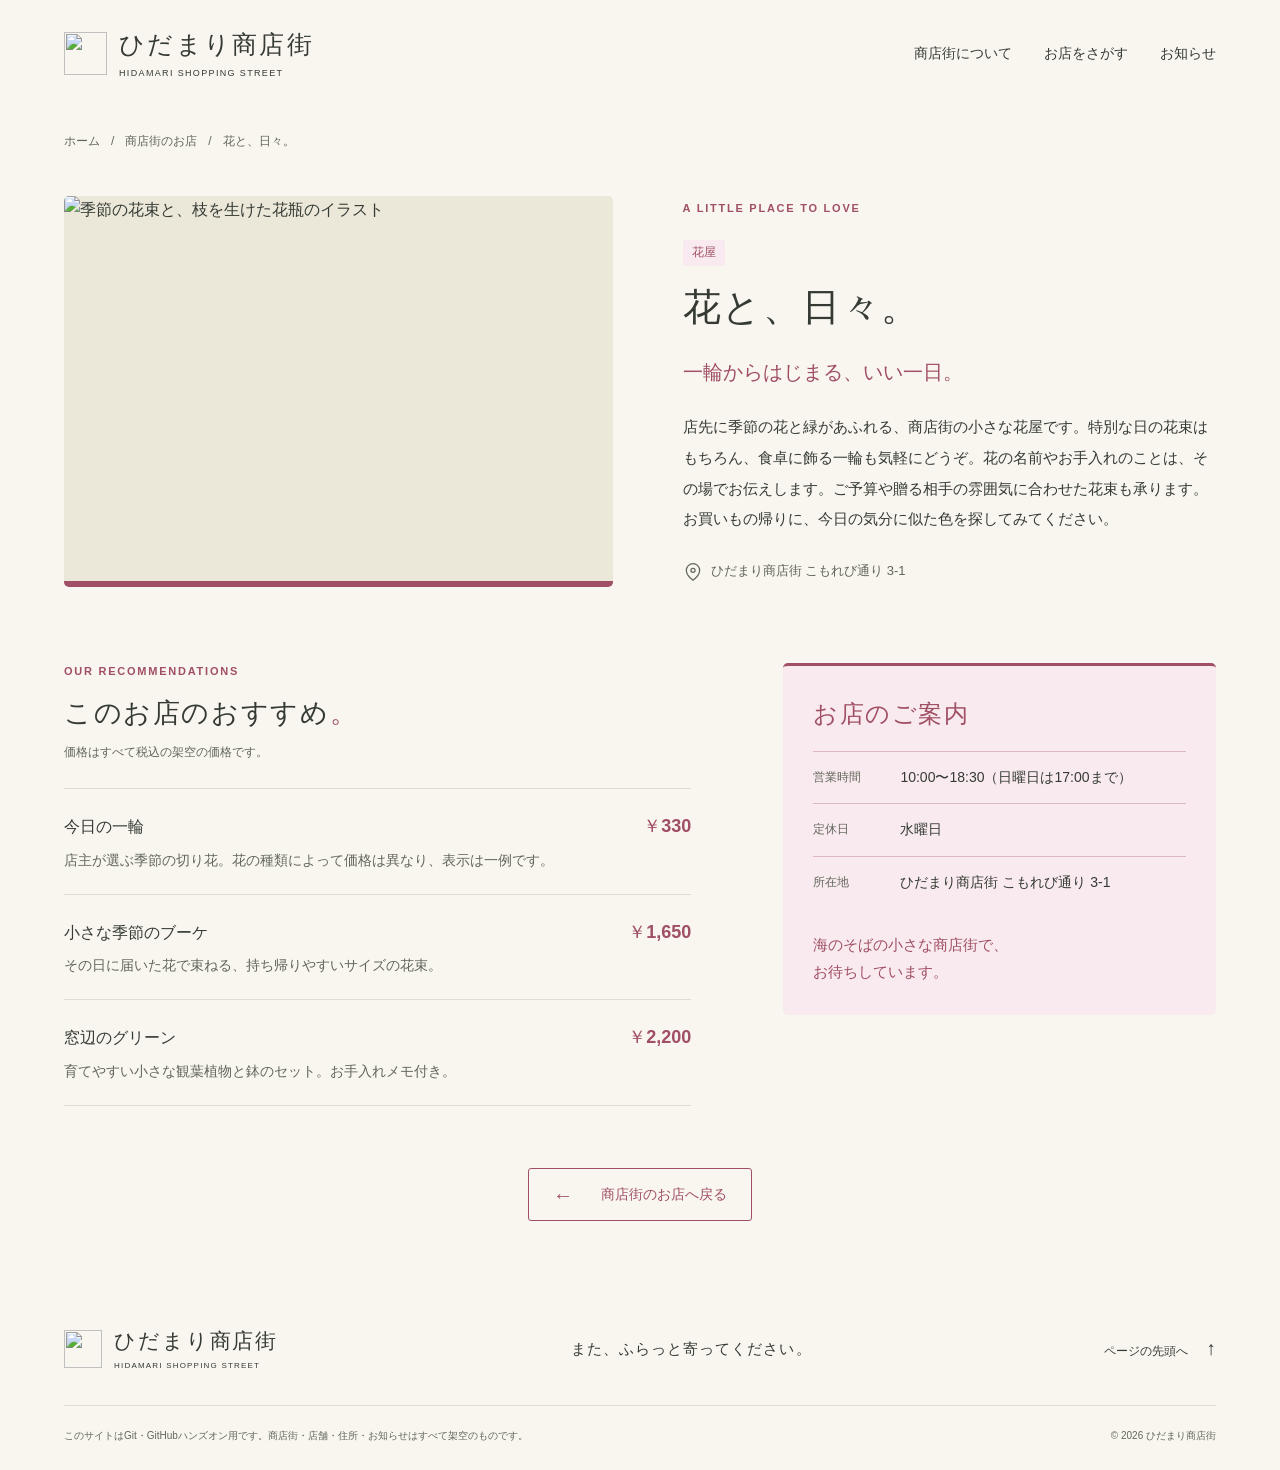
==== shops/hanato.html @ afbaf357 "各店舗にイメージカラーを追加" ====
<!doctype html>
<html lang="ja">
  <head>
    <meta charset="UTF-8" />
    <meta name="viewport" content="width=device-width, initial-scale=1.0" />
    <meta name="theme-color" content="#f7f4eb" />
    <meta name="description" content="店先に季節の花と緑があふれる、商店街の小さな花屋です。特別な日の花束はもちろん、食卓に飾る一輪も気軽にどうぞ。花の名前やお手入れのことは、その場でお伝えします。ご予算や贈る相手の雰囲気に合わせた花束も承ります。お買いもの帰りに、今日の気分に似た色を探してみてください。" />
    <title>花と、日々。｜ひだまり商店街</title>
    <link rel="icon" type="image/svg+xml" href="../favicon.svg" />
    <link rel="stylesheet" href="../src/styles.css" />
  </head>
  <body>
    <a class="skip-link" href="#main">本文へスキップ</a>
    <header class="site-header">
      <a class="brand" href="../index.html" aria-label="ひだまり商店街 トップページ">
        <img src="../favicon.svg" width="43" height="43" alt="" />
        <span>ひだまり商店街<small>HIDAMARI SHOPPING STREET</small></span>
      </a>
      <nav aria-label="メインナビゲーション">
        <a href="../index.html#about">商店街について</a>
        <a href="../index.html#shops">お店をさがす</a>
        <a href="../index.html#news">お知らせ</a>
      </nav>
    </header>

    <main id="main" class="detail-main section-container" data-shop="hanato">
      <nav class="breadcrumbs" aria-label="パンくずリスト">
        <a href="../index.html">ホーム</a>
        <span aria-hidden="true">/</span>
        <a href="../index.html#shops">商店街のお店</a>
        <span aria-hidden="true">/</span>
        <span aria-current="page">花と、日々。</span>
      </nav>
      <article>
        <div class="detail-hero">
          <div class="detail-image">
            <img src="../images/shops/hanato.svg" alt="季節の花束と、枝を生けた花瓶のイラスト" width="800" height="560" />
          </div>
          <div class="detail-intro">
            <p class="section-kicker">A LITTLE PLACE TO LOVE</p>
            <span class="category-label">花屋</span>
            <h1>花と、日々。</h1>
            <p class="detail-tagline">一輪からはじまる、いい一日。</p>
            <p class="detail-description">店先に季節の花と緑があふれる、商店街の小さな花屋です。特別な日の花束はもちろん、食卓に飾る一輪も気軽にどうぞ。花の名前やお手入れのことは、その場でお伝えします。ご予算や贈る相手の雰囲気に合わせた花束も承ります。お買いもの帰りに、今日の気分に似た色を探してみてください。</p>
            <p class="detail-location">
              <svg width="20" height="20" viewBox="0 0 24 24" fill="none" stroke="currentColor" stroke-width="1.5" aria-hidden="true">
                <path d="M20 10c0 6-8 12-8 12S4 16 4 10a8 8 0 1 1 16 0Z" />
                <circle cx="12" cy="10" r="2.5" />
              </svg>
              <span>ひだまり商店街 こもれび通り 3-1</span>
            </p>
          </div>
        </div>
        <div class="detail-columns">
          <section class="products-section" aria-labelledby="products-heading">
            <p class="section-kicker">OUR RECOMMENDATIONS</p>
            <h2 id="products-heading">このお店のおすすめ<span class="heading-dot" aria-hidden="true">。</span></h2>
            <p class="price-note">価格はすべて税込の架空の価格です。</p>
            <ul class="products-list">
              <li>
                <div class="product-heading">
                  <h3>今日の一輪</h3>
                  <span class="product-price">￥330</span>
                </div>
                <p>店主が選ぶ季節の切り花。花の種類によって価格は異なり、表示は一例です。</p>
              </li>
              <li>
                <div class="product-heading">
                  <h3>小さな季節のブーケ</h3>
                  <span class="product-price">￥1,650</span>
                </div>
                <p>その日に届いた花で束ねる、持ち帰りやすいサイズの花束。</p>
              </li>
              <li>
                <div class="product-heading">
                  <h3>窓辺のグリーン</h3>
                  <span class="product-price">￥2,200</span>
                </div>
                <p>育てやすい小さな観葉植物と鉢のセット。お手入れメモ付き。</p>
              </li>
            </ul>
          </section>
          <section class="shop-info" aria-labelledby="info-heading">
            <h2 id="info-heading">お店のご案内</h2>
            <dl>
              <div>
                <dt>営業時間</dt>
                <dd>10:00〜18:30（日曜日は17:00まで）</dd>
              </div>
              <div>
                <dt>定休日</dt>
                <dd>水曜日</dd>
              </div>
              <div>
                <dt>所在地</dt>
                <dd>ひだまり商店街 こもれび通り 3-1</dd>
              </div>
            </dl>
            <p>海のそばの小さな商店街で、<br />お待ちしています。</p>
          </section>
        </div>
      </article>
      <div class="detail-back">
        <a class="button button-outline" href="../index.html#shops">
          <span aria-hidden="true">←</span> 商店街のお店へ戻る
        </a>
      </div>
    </main>

    <footer class="site-footer">
      <div class="footer-top">
        <a class="brand" href="../index.html">
          <img src="../favicon.svg" width="38" height="38" alt="" />
          <span>ひだまり商店街<small>HIDAMARI SHOPPING STREET</small></span>
        </a>
        <p>また、ふらっと寄ってください。</p>
        <a class="back-top" href="#main">ページの先頭へ <span aria-hidden="true">↑</span></a>
      </div>
      <div class="footer-bottom">
        <p>このサイトはGit・GitHubハンズオン用です。商店街・店舗・住所・お知らせはすべて架空のものです。</p>
        <span>© 2026 ひだまり商店街</span>
      </div>
    </footer>
  </body>
</html>
---- src/styles.css ----
/* 色・余白・文字を変えるときは、まずここから。全ページ共通のスタイルです。 */
:root {
  --paper: #f8f6ee;
  --white: #fffefa;
  --ink: #353b34;
  --muted: #62665c;
  --red: #ab452e;
  --orange: #e8a352;
  --line: #dcded1;
  /* 店舗色を指定しない場合は、商店街のテラコッタ色を使います。 */
  --shop-color: #ab452e;
  --shop-tint: #f5eadd;
  --shop-line: #dfc4b4;
  --serif: "Hiragino Mincho ProN", "Yu Mincho", "YuMincho", serif;
  --sans: "Hiragino Kaku Gothic ProN", "Yu Gothic", "Meiryo", sans-serif;
  color: var(--ink);
  background: var(--paper);
  font-family: var(--sans);
  font-synthesis: none;
  line-height: 1.8;
  font-weight: 400;
  scroll-behavior: smooth;
  scroll-padding-top: 24px;
}
/* 一覧の article と詳細の main に同じ data-shop を付けると、色がそろいます。 */
[data-shop="kurashi-zakka"] {
  /* つむぎ：暮らしの道具を思わせる真鍮色 */
  --shop-color: #766333;
  --shop-tint: #f4f0e3;
  --shop-line: #d6c9a5;
}
[data-shop="shiokaze-bakery"] {
  /* しおかぜベーカリー：香ばしいパンの焼き色 */
  --shop-color: #985529;
  --shop-tint: #f8eee1;
  --shop-line: #dfbfa0;
}
[data-shop="minato-shokudo"] {
  /* みなと食堂：海辺ののれんを思わせる青緑 */
  --shop-color: #376b79;
  --shop-tint: #e8f0f1;
  --shop-line: #b3cdd0;
}
[data-shop="hanato"] {
  /* 花と、日々。：花びらのようなくすみローズ */
  --shop-color: #a04f64;
  --shop-tint: #f8eaee;
  --shop-line: #ddb8c3;
}
[data-shop="komorebi-kissa"] {
  /* 喫茶こもれび：木陰と緑のカップを思わせる深緑 */
  --shop-color: #3f6650;
  --shop-tint: #eaf0e6;
  --shop-line: #b8cab4;
}
[data-shop="nami-books"] {
  /* 波まち書房：静かな読書時間に似合うブルーグレー */
  --shop-color: #506581;
  --shop-tint: #ebeef4;
  --shop-line: #becadc;
}
* {
  box-sizing: border-box;
}
body {
  margin: 0;
}
button,
input {
  font: inherit;
}
button,
a,
input,
summary {
  -webkit-tap-highlight-color: transparent;
}
button {
  cursor: pointer;
}
a {
  color: inherit;
  text-decoration: none;
}
img {
  display: block;
  max-width: 100%;
}
svg {
  flex-shrink: 0;
}
h1,
h2,
h3,
p {
  margin: 0;
}
button {
  color: inherit;
}
[hidden] {
  display: none !important;
}
:focus-visible {
  outline: 3px solid #256375;
  outline-offset: 5px;
}
.skip-link {
  position: fixed;
  left: 16px;
  top: -100px;
  z-index: 10;
  padding: 10px 20px;
  background: var(--ink);
  color: white;
}
.skip-link:focus {
  top: 12px;
}
.site-header {
  max-width: 1440px;
  padding: 28px 5%;
  margin: auto;
  display: flex;
  align-items: center;
  justify-content: space-between;
  gap: 32px;
}
.brand {
  display: inline-flex;
  gap: 12px;
  align-items: center;
  flex-shrink: 0;
}
.brand > span {
  font-family: var(--serif);
  font-size: 25px;
  font-weight: 700;
  line-height: 1.35;
  letter-spacing: 0.09em;
}
.brand small {
  display: block;
  font-family: var(--sans);
  font-size: 9px;
  font-weight: 500;
  letter-spacing: 0.15em;
  margin-top: 5px;
}
.site-header nav {
  display: flex;
  gap: 32px;
  font-size: 14px;
  font-weight: 600;
}
.site-header nav a {
  padding: 8px 0;
  text-underline-offset: 8px;
}
.site-header nav a:hover {
  color: var(--red);
  text-decoration: underline;
}
.hero {
  display: grid;
  grid-template-columns: 44% 56%;
  max-width: 1440px;
  margin: 8px auto 0;
  min-height: 480px;
}
.hero-copy {
  padding: 38px 24px 45px max(11.4%, 24px);
  position: relative;
  z-index: 1;
}
.eyebrow {
  font-size: 14px;
  letter-spacing: 0.14em;
  font-weight: 600;
  margin-bottom: 21px;
}
.little-sun {
  color: var(--red);
  font-size: 23px;
  margin-right: 8px;
  vertical-align: middle;
}
.hero h1 {
  font-family: var(--serif);
  font-size: clamp(36px, 3.55vw, 51px);
  line-height: 1.7;
  font-weight: 700;
  letter-spacing: 0.08em;
  white-space: nowrap;
}
.hero h1 span {
  color: var(--red);
}
.hero-description {
  margin: 22px 0 26px;
  font-size: 15px;
  line-height: 2.15;
  letter-spacing: 0.035em;
}
.button {
  display: inline-flex;
  align-items: center;
  justify-content: center;
  gap: 28px;
  min-height: 52px;
  padding: 13px 24px;
  border-radius: 3px;
  border: 1px solid transparent;
  font-size: 14px;
  font-weight: 600;
  transition:
    background 0.2s,
    transform 0.2s;
}
.button-primary {
  color: #fffef8;
  background: var(--red);
}
.button-primary:hover {
  background: #8b3422;
  transform: translateY(-2px);
}
.button > span {
  font-size: 20px;
  line-height: 1;
}
.button-outline {
  border-color: #b7b9aa;
  background: transparent;
}
.button-outline:hover {
  background: #eceadf;
}
.hero-footnote {
  color: var(--muted);
  font-size: 12px;
  margin-top: 17px;
  letter-spacing: 0.015em;
}
.hero-art {
  position: relative;
  min-width: 0;
  background: #e8e9d8;
  border-radius: 140px 0 0 6px;
  overflow: hidden;
  margin-top: 2px;
}
.hero-art > img {
  width: 100%;
  height: 100%;
  object-fit: cover;
  object-position: center;
}
.art-note {
  position: absolute;
  right: 28px;
  bottom: 24px;
  background: var(--white);
  padding: 9px 22px;
  font-family: var(--serif);
  font-size: 14px;
  letter-spacing: 0.1em;
  transform: rotate(-5deg);
  box-shadow: 2px 3px 0 #353b3415;
}
.welcome-strip {
  max-width: 1296px;
  width: 90%;
  margin: 0 auto;
  padding: 32px 0;
  display: flex;
  align-items: center;
  gap: 45px;
  border-bottom: 1px solid var(--line);
}
.welcome-title {
  font-family: var(--serif);
  font-size: 22px;
  font-weight: 600;
  letter-spacing: 0.08em;
  flex-shrink: 0;
}
.welcome-strip p {
  font-size: 14px;
  color: var(--muted);
  line-height: 1.95;
}
.welcome-stamp {
  margin-left: auto;
  border: 1px solid #b6beb0;
  color: #62745a;
  border-radius: 50%;
  width: 76px;
  height: 76px;
  display: flex;
  flex-direction: column;
  justify-content: center;
  align-items: center;
  flex-shrink: 0;
  transform: rotate(12deg);
  font-family: var(--serif);
  line-height: 1.7;
  font-size: 12px;
}
.welcome-stamp strong {
  font-size: 14px;
  font-weight: 500;
}
.section-container {
  width: 90%;
  max-width: 1296px;
  margin: 0 auto;
}
.shops-section {
  padding-top: 73px;
  padding-bottom: 85px;
}
.section-top {
  display: flex;
  align-items: flex-end;
  justify-content: space-between;
  gap: 35px;
}
.section-kicker {
  font-size: 11px;
  font-weight: 700;
  letter-spacing: 0.16em;
  color: var(--red);
  line-height: 1.5;
  margin-bottom: 12px;
}
h2 {
  font-family: var(--serif);
  font-size: 31px;
  letter-spacing: 0.06em;
  line-height: 1.65;
}
.heading-dot {
  color: var(--red);
}
.section-description {
  font-size: 14px;
  color: var(--muted);
  margin-top: 8px;
}
.search-form {
  width: 325px;
  flex-shrink: 0;
}
.search-form label {
  display: block;
  font-size: 12px;
  color: var(--muted);
  margin-bottom: 6px;
}
.search-input-wrap {
  display: flex;
  align-items: center;
  background: var(--white);
  border: 1px solid #c5c8bc;
  border-radius: 3px;
  padding-left: 15px;
  color: var(--muted);
}
.search-input-wrap:focus-within {
  outline: 2px solid #256375;
  outline-offset: 3px;
}
.search-input-wrap input {
  padding: 13px 12px;
  font-size: 14px;
  border: 0;
  background: transparent;
  width: 100%;
  min-width: 0;
  color: var(--ink);
  outline: none;
}
.search-input-wrap input::placeholder {
  color: #696c61;
}
.shop-controls {
  display: flex;
  align-items: center;
  justify-content: space-between;
  gap: 16px;
  margin: 30px 0 28px;
}
.category-filters {
  display: flex;
  gap: 9px;
  flex-wrap: wrap;
}
.filter-button {
  background: transparent;
  border: 1px solid #cdd0c3;
  border-radius: 30px;
  min-height: 41px;
  font-size: 13px;
  padding: 7px 20px;
  transition: background 0.18s;
}
.filter-button:hover {
  background: #e8e9df;
}
.filter-button[aria-pressed="true"] {
  color: var(--white);
  background: var(--ink);
  border-color: var(--ink);
}
.result-count {
  font-size: 12px;
  color: var(--muted);
  white-space: nowrap;
}
.shop-grid {
  display: grid;
  grid-template-columns: repeat(3, minmax(0, 1fr));
  gap: 30px 26px;
}
.shop-card {
  min-width: 0;
}
.shop-card-link {
  display: block;
  height: 100%;
  background: var(--white);
  border-radius: 5px;
  overflow: hidden;
  border: 1px solid var(--shop-line);
  transition:
    border-color 0.22s,
    box-shadow 0.22s,
    transform 0.22s;
}
.shop-card-link:hover,
.shop-card-link:focus-visible {
  border-color: var(--shop-color);
  box-shadow: 0 8px 24px #38372c0b;
  transform: translateY(-4px);
}
.shop-card-link:focus-visible {
  outline-color: var(--shop-color);
}
.shop-card-image {
  position: relative;
  overflow: hidden;
  background: #e9e8db;
  border-bottom: 4px solid var(--shop-color);
  aspect-ratio: 1.65;
}
.shop-card-image img {
  width: 100%;
  height: 100%;
  object-fit: cover;
  transition: transform 0.35s;
}
.shop-card-link:hover .shop-card-image img,
.shop-card-link:focus-visible .shop-card-image img {
  transform: scale(1.04);
}
.card-visit {
  position: absolute;
  right: 13px;
  bottom: 13px;
  color: var(--white);
  background: var(--shop-color);
  width: 34px;
  height: 34px;
  border-radius: 50%;
  display: grid;
  place-items: center;
  font-size: 20px;
}
.shop-card-body {
  padding: 22px 24px 20px;
}
.card-meta {
  display: flex;
  align-items: center;
  gap: 10px;
  justify-content: space-between;
}
.category-label {
  display: inline-block;
  color: var(--shop-color);
  font-size: 12px;
  padding: 2px 9px;
  background: var(--shop-tint);
  border-radius: 2px;
  white-space: nowrap;
}
.card-address {
  font-size: 11px;
  color: var(--muted);
  text-align: right;
}
.shop-card h3 {
  color: var(--shop-color);
  font-family: var(--serif);
  font-size: 23px;
  margin-top: 12px;
  letter-spacing: 0.045em;
  overflow-wrap: anywhere;
}
.card-tagline {
  font-size: 13px;
  margin-top: 8px;
  color: #565e51;
  font-weight: 500;
}
.card-description {
  font-size: 13px;
  color: var(--muted);
  margin-top: 10px;
  display: -webkit-box;
  -webkit-line-clamp: 2;
  -webkit-box-orient: vertical;
  overflow: hidden;
}
.card-detail {
  display: flex;
  align-items: center;
  justify-content: space-between;
  margin-top: 18px;
  padding-top: 12px;
  border-top: 1px solid var(--shop-line);
  color: var(--shop-color);
  font-size: 12px;
  font-weight: 500;
}
.card-detail > span {
  color: var(--shop-color);
  font-size: 18px;
}
.empty-state {
  padding: 50px 20px;
  text-align: center;
  border: 1px dashed #c5c8bc;
  background: #fffefa80;
  border-radius: 5px;
}
.empty-icon {
  font-size: 40px;
  color: var(--red);
}
.empty-state h3,
.empty-state h1 {
  font-family: var(--serif);
  font-size: 24px;
}
.empty-state p {
  color: var(--muted);
  margin: 12px 0 22px;
}
.news-section {
  background: #eeeade;
  border-top: 1px solid #e4dfcf;
  border-bottom: 1px solid #e4dfcf;
  padding: 61px 0;
}
.news-layout {
  display: grid;
  grid-template-columns: 29% 1fr;
  gap: 7%;
}
.news-heading > p:not(.section-kicker) {
  color: var(--muted);
  font-size: 13px;
  margin-top: 12px;
}
.news-flower {
  display: inline-block;
  color: var(--red);
  font-size: 69px;
  margin: 14px 0 -20px;
  line-height: 1.3;
}
.news-item {
  border-bottom: 1px solid #cdd0c1;
}
.news-item:first-child {
  border-top: 1px solid #cdd0c1;
}
.news-item summary {
  cursor: pointer;
  position: relative;
  list-style: none;
  padding: 20px 40px 20px 0;
}
.news-item summary::-webkit-details-marker {
  display: none;
}
.news-item summary::after {
  content: "+";
  position: absolute;
  right: 4px;
  top: 50%;
  transform: translateY(-50%);
  color: var(--red);
  font-size: 24px;
  font-weight: 400;
}
.news-item[open] summary::after {
  content: "−";
}
.news-item summary:hover .news-title {
  color: var(--red);
}
.news-meta {
  display: flex;
  align-items: center;
  gap: 16px;
  margin-bottom: 6px;
  font-size: 12px;
}
.news-meta time {
  color: var(--muted);
  letter-spacing: 0.04em;
}
.news-category {
  color: #626d58;
  border: 1px solid #bec6b2;
  padding: 0 9px;
  font-size: 11px;
  border-radius: 2px;
}
.news-title {
  font-size: 15px;
  font-weight: 500;
}
.news-item > p {
  font-size: 14px;
  color: var(--muted);
  padding: 0 38px 20px 0;
}
.site-footer {
  max-width: 1440px;
  padding: 44px 5% 25px;
  margin: auto;
}
.footer-top {
  display: flex;
  justify-content: space-between;
  align-items: center;
  gap: 25px;
}
.footer-top .brand > span {
  font-size: 21px;
}
.footer-top .brand small {
  font-size: 8px;
}
.footer-top > p {
  font-family: var(--serif);
  font-size: 15px;
  letter-spacing: 0.07em;
}
.back-top {
  font-size: 12px;
}
.back-top span {
  margin-left: 15px;
  font-size: 19px;
}
.back-top:hover {
  color: var(--red);
}
.footer-bottom {
  margin-top: 34px;
  padding-top: 21px;
  border-top: 1px solid var(--line);
  display: flex;
  justify-content: space-between;
  gap: 20px;
  font-size: 10px;
  color: var(--muted);
}
.footer-bottom > span {
  white-space: nowrap;
}
/* 店舗詳細。各 shops/*.html に本文を直接書きます。 */
.detail-main {
  padding-top: 24px;
  padding-bottom: 62px;
}
.detail-main .section-kicker,
.detail-main .heading-dot {
  color: var(--shop-color);
}
.breadcrumbs {
  display: flex;
  flex-wrap: wrap;
  gap: 11px;
  color: var(--muted);
  font-size: 12px;
  margin-bottom: 30px;
}
.breadcrumbs a:hover {
  color: var(--shop-color);
  text-decoration: underline;
}
.detail-hero {
  display: grid;
  grid-template-columns: 1.03fr 1fr;
  gap: 6%;
  align-items: center;
}
.detail-image {
  border-radius: 5px;
  overflow: hidden;
  background: #ebe7d9;
  border-bottom: 6px solid var(--shop-color);
}
.detail-image img {
  width: 100%;
  height: auto;
}
.detail-intro {
  padding: 18px 0;
  min-width: 0;
}
.detail-intro .section-kicker {
  margin-bottom: 20px;
}
.detail-intro h1 {
  font-family: var(--serif);
  font-size: clamp(28px, 3vw, 42px);
  line-height: 1.6;
  letter-spacing: 0.04em;
  margin: 11px 0 16px;
  overflow-wrap: anywhere;
}
.detail-tagline {
  color: var(--shop-color);
  font-family: var(--serif);
  font-size: 20px;
  font-weight: 600;
}
.detail-description {
  margin-top: 22px;
  font-size: 15px;
  line-height: 2.05;
  white-space: pre-line;
  overflow-wrap: anywhere;
}
.detail-location {
  display: flex;
  align-items: flex-start;
  gap: 8px;
  margin-top: 24px;
  font-size: 13px;
  color: var(--muted);
}
.detail-location svg {
  margin-top: 3px;
}
.detail-columns {
  display: grid;
  grid-template-columns: 1.45fr 1fr;
  gap: 8%;
  margin: 62px 0;
  align-items: start;
}
.products-section h2 {
  font-size: 27px;
}
.price-note {
  font-size: 12px;
  color: var(--muted);
  margin-top: 6px;
}
.products-list {
  margin: 25px 0 0;
  padding: 0;
  list-style: none;
}
.products-list li {
  padding: 21px 0;
  border-top: 1px solid var(--line);
}
.products-list li:last-child {
  border-bottom: 1px solid var(--line);
}
.product-heading {
  display: flex;
  align-items: baseline;
  gap: 20px;
  justify-content: space-between;
}
.product-heading h3 {
  font-size: 16px;
  font-weight: 600;
  overflow-wrap: anywhere;
}
.product-price {
  color: var(--shop-color);
  font-size: 18px;
  font-weight: 600;
  flex-shrink: 0;
}
.products-list p {
  font-size: 14px;
  color: var(--muted);
  margin-top: 5px;
}
.shop-info {
  padding: 29px 30px;
  background: var(--shop-tint);
  border-top: 3px solid var(--shop-color);
  border-radius: 5px;
}
.shop-info h2 {
  color: var(--shop-color);
  font-size: 24px;
  margin-bottom: 17px;
}
.shop-info dl {
  margin: 0;
}
.shop-info dl > div {
  padding: 13px 0;
  border-top: 1px solid var(--shop-line);
  display: grid;
  grid-template-columns: 75px 1fr;
  gap: 12px;
  font-size: 14px;
}
.shop-info dt {
  color: var(--muted);
  font-size: 12px;
  padding-top: 2px;
}
.shop-info dd {
  margin: 0;
  white-space: pre-line;
  overflow-wrap: anywhere;
}
.shop-info > p {
  margin-top: 24px;
  color: var(--shop-color);
  font-family: var(--serif);
  font-size: 15px;
}
.detail-back {
  text-align: center;
}
.detail-back .button-outline {
  color: var(--shop-color);
  border-color: var(--shop-color);
}
.detail-back .button-outline:hover {
  background: var(--shop-tint);
}
.detail-empty {
  margin-bottom: 35px;
  padding: 75px 20px;
}
@media (min-width: 1600px) {
  .hero-art {
    border-radius: 140px 6px 6px 6px;
  }
}
@media (max-width: 1050px) {
  .site-header nav {
    gap: 20px;
    font-size: 13px;
  }
  .hero {
    min-height: 455px;
  }
  .hero-copy {
    padding-top: 35px;
    padding-bottom: 35px;
  }
  .hero h1 {
    font-size: 38px;
    letter-spacing: 0.03em;
  }
  .hero-art {
    border-top-left-radius: 100px;
  }
  .hero-footnote {
    font-size: 10px;
  }
  .welcome-strip {
    gap: 25px;
  }
  .welcome-title {
    font-size: 19px;
  }
  .welcome-strip p {
    font-size: 12px;
  }
  .shop-grid {
    gap: 24px 18px;
  }
  .shop-card-body {
    padding: 18px;
  }
  .shop-card h3 {
    font-size: 21px;
  }
  .card-address {
    font-size: 10px;
  }
  .filter-button {
    padding: 7px 16px;
  }
  .footer-top > p {
    font-size: 13px;
  }
}
@media (max-width: 760px) {
  .site-header {
    flex-direction: column;
    gap: 17px;
    padding: 20px 5% 15px;
  }
  .brand > span {
    font-size: 23px;
  }
  .brand > img {
    width: 38px;
    height: 38px;
  }
  .site-header nav {
    gap: 28px;
    font-size: 12px;
    width: 100%;
    justify-content: center;
  }
  .hero {
    grid-template-columns: 1fr;
    margin: 0 auto;
  }
  .hero-copy {
    padding: 33px 7% 31px;
  }
  .eyebrow {
    font-size: 12px;
    margin-bottom: 15px;
  }
  .hero h1 {
    font-size: clamp(33px, 8vw, 49px);
    letter-spacing: 0.06em;
    line-height: 1.65;
  }
  .hero-description {
    margin-top: 16px;
    margin-bottom: 20px;
    font-size: 14px;
  }
  .hero-footnote {
    font-size: 11px;
    margin-top: 12px;
  }
  .hero-art {
    border-radius: 65px 0 0 0;
    margin-left: 5%;
    aspect-ratio: 1.7;
  }
  .hero-art > img {
    object-fit: cover;
  }
  .art-note {
    font-size: 11px;
    padding: 7px 15px;
    right: 16px;
    bottom: 14px;
  }
  .welcome-strip {
    padding: 25px 0;
    display: block;
    position: relative;
  }
  .welcome-title {
    font-size: 19px;
  }
  .welcome-strip p {
    font-size: 12px;
    margin-top: 9px;
    padding-right: 55px;
  }
  .welcome-stamp {
    position: absolute;
    right: 0;
    top: 26px;
    width: 57px;
    height: 57px;
    font-size: 10px;
  }
  .welcome-stamp strong {
    font-size: 11px;
  }
  .desktop-break {
    display: none;
  }
  .shops-section {
    padding-top: 44px;
    padding-bottom: 48px;
  }
  .section-top {
    flex-direction: column;
    align-items: stretch;
    gap: 24px;
  }
  h2 {
    font-size: 27px;
  }
  .section-description {
    font-size: 13px;
  }
  .search-form {
    width: 100%;
  }
  .search-input-wrap input {
    font-size: 16px;
  }
  .shop-controls {
    flex-wrap: wrap;
    margin: 20px 0;
    gap: 14px;
  }
  .category-filters {
    gap: 8px;
  }
  .filter-button {
    min-height: 44px;
    font-size: 12px;
    padding: 7px 15px;
  }
  .result-count {
    margin-left: auto;
  }
  .shop-grid {
    grid-template-columns: repeat(2, minmax(0, 1fr));
    gap: 20px 15px;
  }
  .shop-card-body {
    padding: 17px;
  }
  .card-meta {
    gap: 5px;
    flex-wrap: wrap;
  }
  .card-address {
    font-size: 10px;
  }
  .shop-card h3 {
    font-size: 20px;
  }
  .card-tagline {
    font-size: 12px;
  }
  .card-description {
    font-size: 12px;
  }
  .news-section {
    padding: 39px 0;
  }
  .news-layout {
    grid-template-columns: 1fr;
    gap: 26px;
  }
  .news-heading {
    position: relative;
  }
  .news-flower {
    position: absolute;
    right: 8px;
    top: 10px;
    font-size: 60px;
  }
  .news-title {
    font-size: 14px;
  }
  .site-footer {
    padding-top: 31px;
  }
  .footer-top {
    flex-wrap: wrap;
    gap: 18px;
  }
  .footer-top > p {
    order: 3;
    width: 100%;
    font-size: 13px;
  }
  .footer-top .brand > span {
    font-size: 20px;
  }
  .back-top {
    font-size: 11px;
  }
  .back-top span {
    margin-left: 7px;
  }
  .footer-bottom {
    flex-direction: column;
    gap: 10px;
    margin-top: 21px;
    line-height: 1.9;
  }
  .detail-main {
    padding-top: 16px;
    padding-bottom: 42px;
  }
  .breadcrumbs {
    font-size: 11px;
    gap: 8px;
    margin-bottom: 23px;
  }
  .detail-hero {
    grid-template-columns: 1fr;
    gap: 22px;
  }
  .detail-intro {
    padding: 0;
  }
  .detail-intro h1 {
    font-size: 32px;
  }
  .detail-intro .section-kicker {
    margin-bottom: 14px;
  }
  .detail-tagline {
    font-size: 19px;
  }
  .detail-description {
    margin-top: 15px;
  }
  .detail-columns {
    grid-template-columns: 1fr;
    gap: 35px;
    margin: 39px 0;
  }
  .shop-info {
    padding: 25px;
  }
  .detail-empty h1 {
    font-size: 23px;
  }
  .detail-empty p {
    font-size: 14px;
  }
}
@media (max-width: 480px) {
  .shop-grid {
    grid-template-columns: 1fr;
    gap: 24px;
  }
  .shop-card-body {
    padding: 20px 22px;
  }
  .shop-card h3 {
    font-size: 24px;
  }
  .card-tagline,
  .card-description {
    font-size: 14px;
  }
  .card-address {
    font-size: 12px;
  }
  .category-label {
    font-size: 12px;
  }
  .hero h1 {
    white-space: normal;
  }
  .footer-top .brand > span {
    font-size: 19px;
  }
  .footer-top .brand > img {
    width: 30px;
    height: 30px;
  }
  .footer-top .brand {
    gap: 7px;
  }
  .footer-top .brand small {
    font-size: 7px;
  }
  .back-top {
    margin-left: auto;
  }
}
@media (prefers-reduced-motion: reduce) {
  :root {
    scroll-behavior: auto;
  }
  *,
  *::before,
  *::after {
    transition: none !important;
  }
}
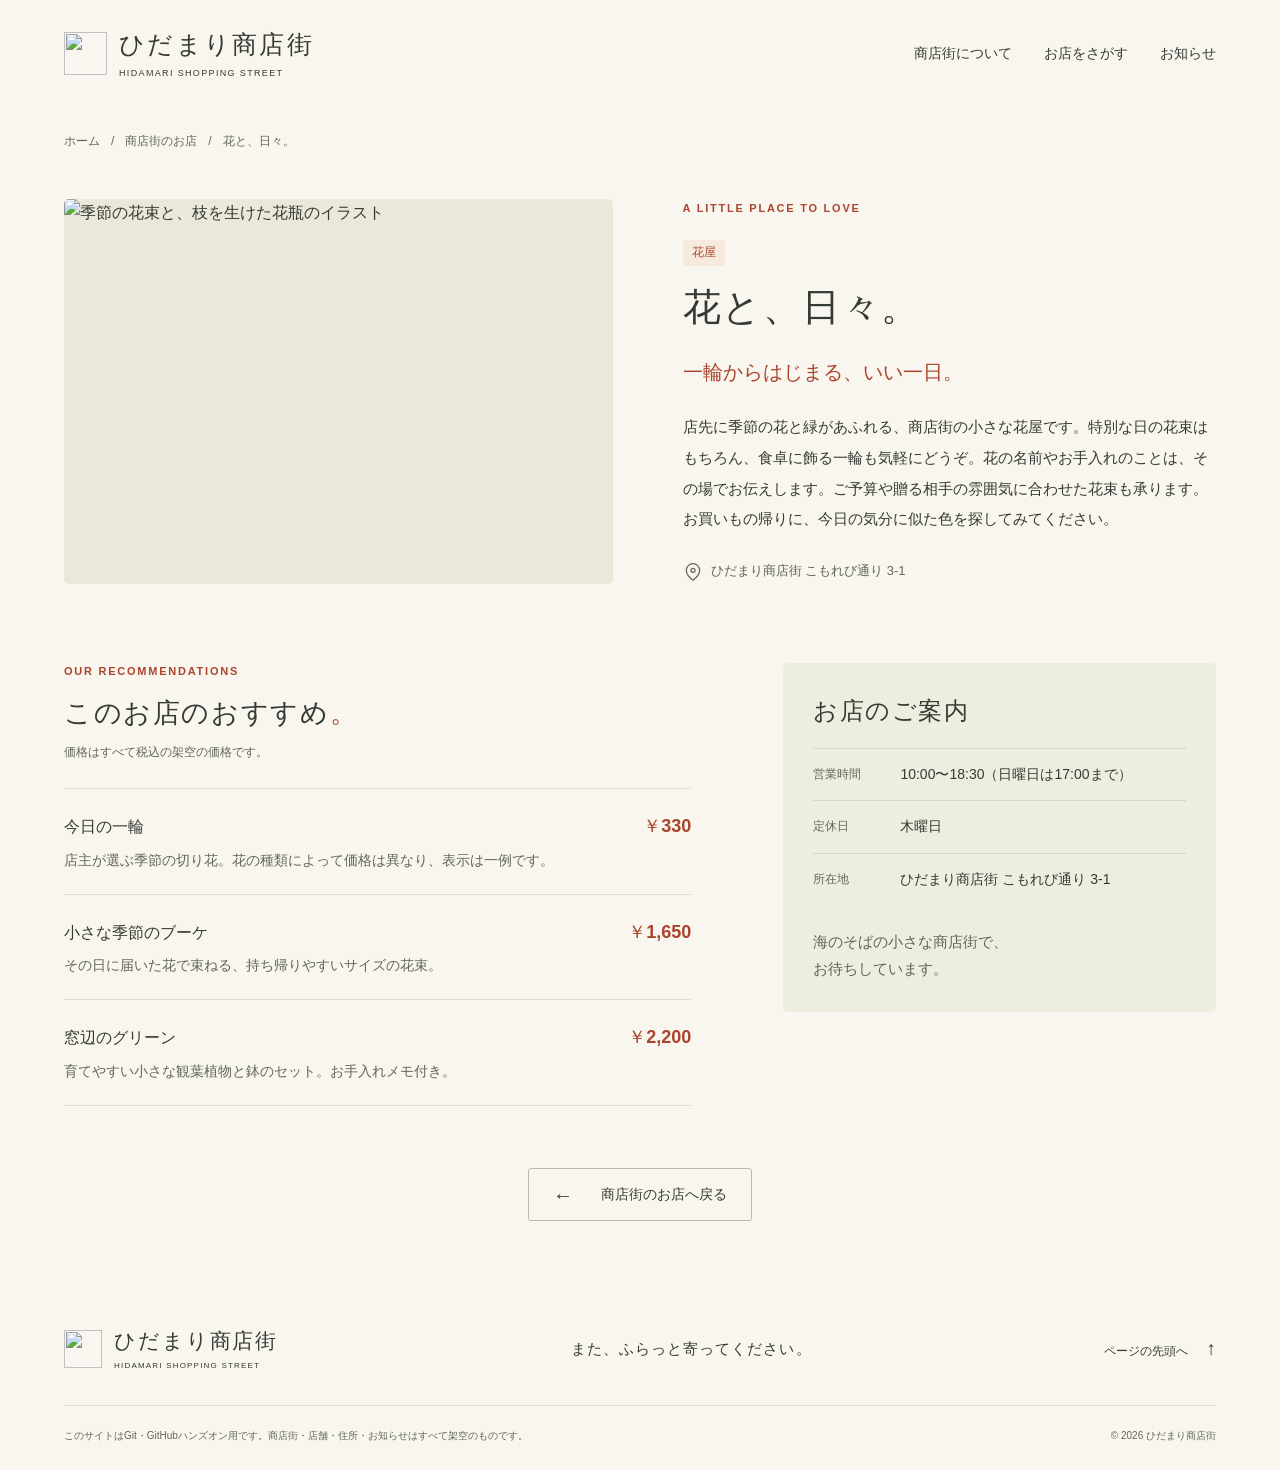
==== commit 1b066252: "Merge pull request #1 from Hiromichi-Takeuchi1/花屋さん営業日変更 花屋さん営業日変更" ====
--- a/shops/hanato.html
+++ b/shops/hanato.html
@@ -23,7 +23,7 @@
       </nav>
     </header>
 
-    <main id="main" class="detail-main section-container" data-shop="hanato">
+    <main id="main" class="detail-main section-container">
       <nav class="breadcrumbs" aria-label="パンくずリスト">
         <a href="../index.html">ホーム</a>
         <span aria-hidden="true">/</span>
@@ -89,7 +89,7 @@
               </div>
               <div>
                 <dt>定休日</dt>
-                <dd>水曜日</dd>
+                <dd>木曜日</dd>
               </div>
               <div>
                 <dt>所在地</dt>
--- a/src/styles.css
+++ b/src/styles.css
@@ -7,10 +7,6 @@
   --red: #ab452e;
   --orange: #e8a352;
   --line: #dcded1;
-  /* 店舗色を指定しない場合は、商店街のテラコッタ色を使います。 */
-  --shop-color: #ab452e;
-  --shop-tint: #f5eadd;
-  --shop-line: #dfc4b4;
   --serif: "Hiragino Mincho ProN", "Yu Mincho", "YuMincho", serif;
   --sans: "Hiragino Kaku Gothic ProN", "Yu Gothic", "Meiryo", sans-serif;
   color: var(--ink);
@@ -21,43 +17,6 @@
   font-weight: 400;
   scroll-behavior: smooth;
   scroll-padding-top: 24px;
-}
-/* 一覧の article と詳細の main に同じ data-shop を付けると、色がそろいます。 */
-[data-shop="kurashi-zakka"] {
-  /* つむぎ：暮らしの道具を思わせる真鍮色 */
-  --shop-color: #766333;
-  --shop-tint: #f4f0e3;
-  --shop-line: #d6c9a5;
-}
-[data-shop="shiokaze-bakery"] {
-  /* しおかぜベーカリー：香ばしいパンの焼き色 */
-  --shop-color: #985529;
-  --shop-tint: #f8eee1;
-  --shop-line: #dfbfa0;
-}
-[data-shop="minato-shokudo"] {
-  /* みなと食堂：海辺ののれんを思わせる青緑 */
-  --shop-color: #376b79;
-  --shop-tint: #e8f0f1;
-  --shop-line: #b3cdd0;
-}
-[data-shop="hanato"] {
-  /* 花と、日々。：花びらのようなくすみローズ */
-  --shop-color: #a04f64;
-  --shop-tint: #f8eaee;
-  --shop-line: #ddb8c3;
-}
-[data-shop="komorebi-kissa"] {
-  /* 喫茶こもれび：木陰と緑のカップを思わせる深緑 */
-  --shop-color: #3f6650;
-  --shop-tint: #eaf0e6;
-  --shop-line: #b8cab4;
-}
-[data-shop="nami-books"] {
-  /* 波まち書房：静かな読書時間に似合うブルーグレー */
-  --shop-color: #506581;
-  --shop-tint: #ebeef4;
-  --shop-line: #becadc;
 }
 * {
   box-sizing: border-box;
@@ -413,6 +372,27 @@
   background: var(--ink);
   border-color: var(--ink);
 }
+.shop-sort {
+  display: flex;
+  align-items: center;
+  gap: 8px;
+  margin-left: auto;
+}
+.shop-sort label {
+  font-size: 12px;
+  color: var(--muted);
+  white-space: nowrap;
+}
+.shop-sort select {
+  background: transparent;
+  border: 1px solid #cdd0c3;
+  border-radius: 30px;
+  min-height: 41px;
+  font-size: 13px;
+  padding: 7px 14px;
+  font-family: inherit;
+  color: inherit;
+}
 .result-count {
   font-size: 12px;
   color: var(--muted);
@@ -432,26 +412,19 @@
   background: var(--white);
   border-radius: 5px;
   overflow: hidden;
-  border: 1px solid var(--shop-line);
+  border: 1px solid #e2e2d6;
   transition:
-    border-color 0.22s,
     box-shadow 0.22s,
     transform 0.22s;
 }
-.shop-card-link:hover,
-.shop-card-link:focus-visible {
-  border-color: var(--shop-color);
+.shop-card-link:hover {
   box-shadow: 0 8px 24px #38372c0b;
   transform: translateY(-4px);
-}
-.shop-card-link:focus-visible {
-  outline-color: var(--shop-color);
 }
 .shop-card-image {
   position: relative;
   overflow: hidden;
   background: #e9e8db;
-  border-bottom: 4px solid var(--shop-color);
   aspect-ratio: 1.65;
 }
 .shop-card-image img {
@@ -460,16 +433,14 @@
   object-fit: cover;
   transition: transform 0.35s;
 }
-.shop-card-link:hover .shop-card-image img,
-.shop-card-link:focus-visible .shop-card-image img {
+.shop-card-link:hover .shop-card-image img {
   transform: scale(1.04);
 }
 .card-visit {
   position: absolute;
   right: 13px;
   bottom: 13px;
-  color: var(--white);
-  background: var(--shop-color);
+  background: var(--white);
   width: 34px;
   height: 34px;
   border-radius: 50%;
@@ -488,10 +459,10 @@
 }
 .category-label {
   display: inline-block;
-  color: var(--shop-color);
+  color: var(--red);
   font-size: 12px;
   padding: 2px 9px;
-  background: var(--shop-tint);
+  background: #f5eadd;
   border-radius: 2px;
   white-space: nowrap;
 }
@@ -501,7 +472,6 @@
   text-align: right;
 }
 .shop-card h3 {
-  color: var(--shop-color);
   font-family: var(--serif);
   font-size: 23px;
   margin-top: 12px;
@@ -529,13 +499,12 @@
   justify-content: space-between;
   margin-top: 18px;
   padding-top: 12px;
-  border-top: 1px solid var(--shop-line);
-  color: var(--shop-color);
+  border-top: 1px solid #eeede6;
   font-size: 12px;
   font-weight: 500;
 }
 .card-detail > span {
-  color: var(--shop-color);
+  color: var(--red);
   font-size: 18px;
 }
 .empty-state {
@@ -689,10 +658,6 @@
   padding-top: 24px;
   padding-bottom: 62px;
 }
-.detail-main .section-kicker,
-.detail-main .heading-dot {
-  color: var(--shop-color);
-}
 .breadcrumbs {
   display: flex;
   flex-wrap: wrap;
@@ -702,7 +667,7 @@
   margin-bottom: 30px;
 }
 .breadcrumbs a:hover {
-  color: var(--shop-color);
+  color: var(--red);
   text-decoration: underline;
 }
 .detail-hero {
@@ -715,7 +680,6 @@
   border-radius: 5px;
   overflow: hidden;
   background: #ebe7d9;
-  border-bottom: 6px solid var(--shop-color);
 }
 .detail-image img {
   width: 100%;
@@ -737,7 +701,7 @@
   overflow-wrap: anywhere;
 }
 .detail-tagline {
-  color: var(--shop-color);
+  color: var(--red);
   font-family: var(--serif);
   font-size: 20px;
   font-weight: 600;
@@ -799,7 +763,7 @@
   overflow-wrap: anywhere;
 }
 .product-price {
-  color: var(--shop-color);
+  color: var(--red);
   font-size: 18px;
   font-weight: 600;
   flex-shrink: 0;
@@ -811,12 +775,10 @@
 }
 .shop-info {
   padding: 29px 30px;
-  background: var(--shop-tint);
-  border-top: 3px solid var(--shop-color);
+  background: #edeedf;
   border-radius: 5px;
 }
 .shop-info h2 {
-  color: var(--shop-color);
   font-size: 24px;
   margin-bottom: 17px;
 }
@@ -825,7 +787,7 @@
 }
 .shop-info dl > div {
   padding: 13px 0;
-  border-top: 1px solid var(--shop-line);
+  border-top: 1px solid #d2d6c5;
   display: grid;
   grid-template-columns: 75px 1fr;
   gap: 12px;
@@ -843,19 +805,12 @@
 }
 .shop-info > p {
   margin-top: 24px;
-  color: var(--shop-color);
+  color: #5d6853;
   font-family: var(--serif);
   font-size: 15px;
 }
 .detail-back {
   text-align: center;
-}
-.detail-back .button-outline {
-  color: var(--shop-color);
-  border-color: var(--shop-color);
-}
-.detail-back .button-outline:hover {
-  background: var(--shop-tint);
 }
 .detail-empty {
   margin-bottom: 35px;
@@ -1027,6 +982,9 @@
     margin: 20px 0;
     gap: 14px;
   }
+  .shop-sort {
+    margin-left: 0;
+  }
   .category-filters {
     gap: 8px;
   }
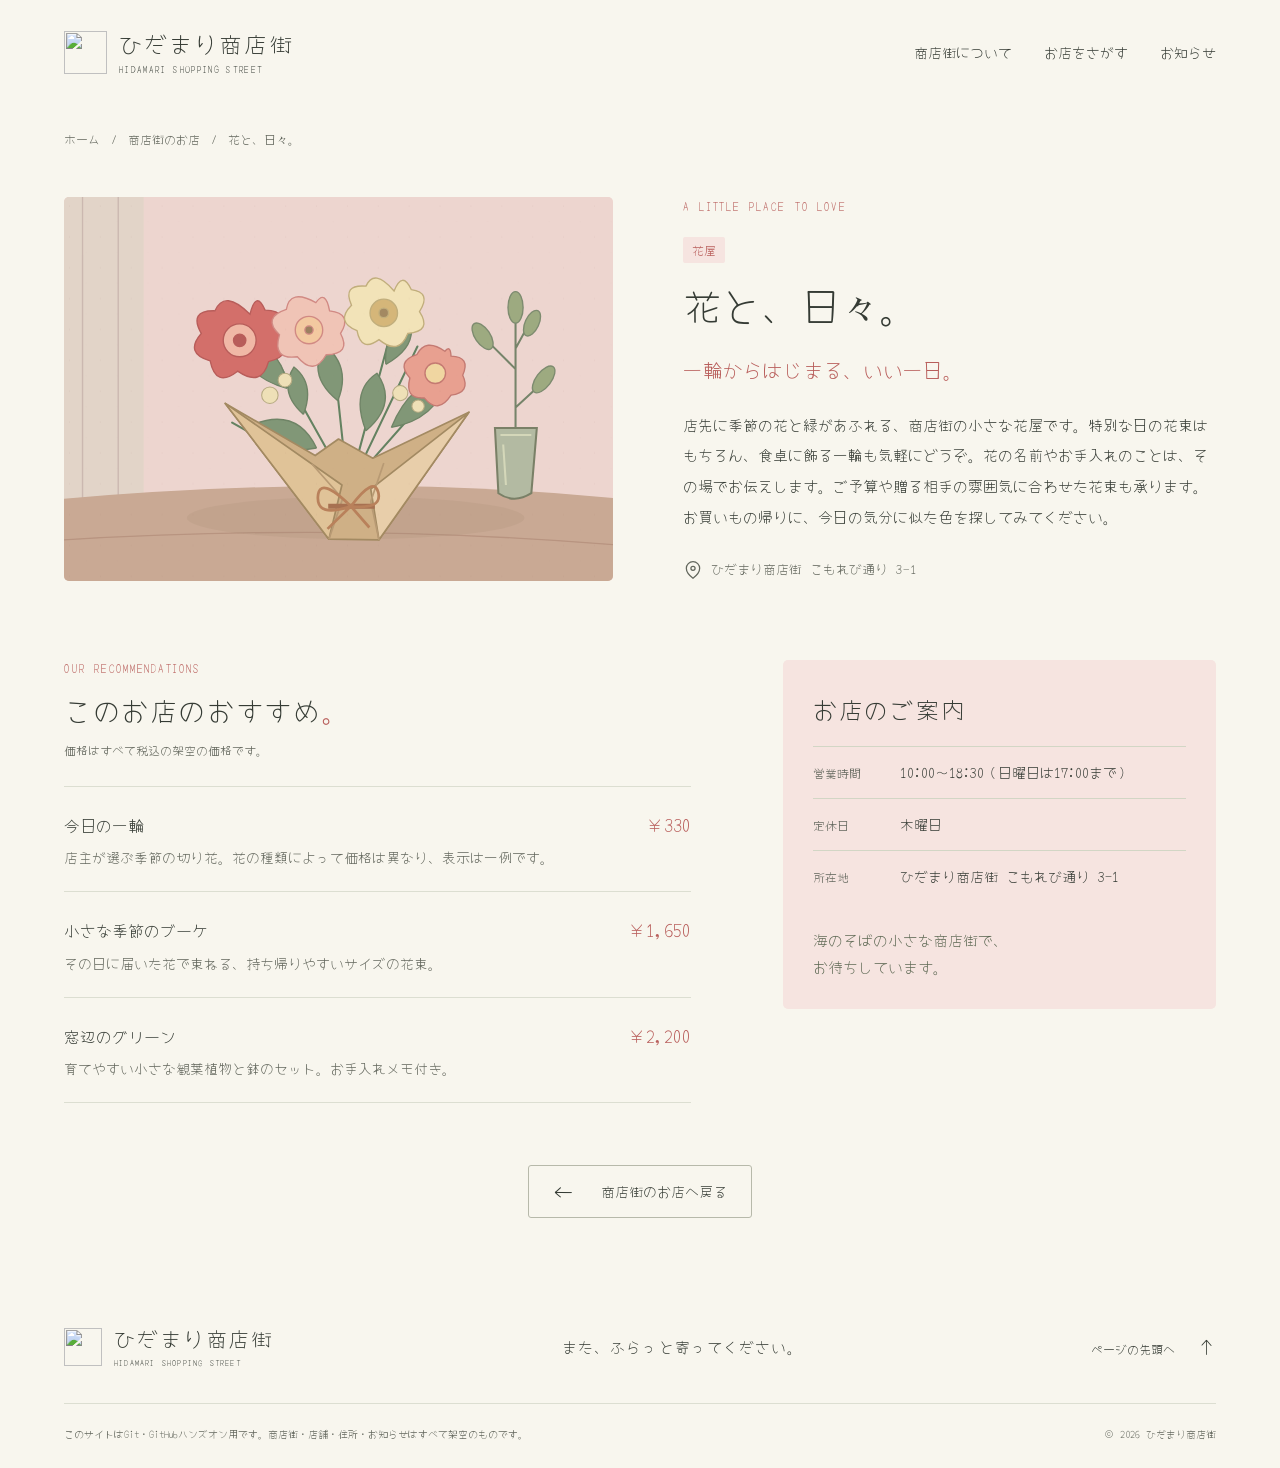
==== commit 6274a2a7: "各店舗の色変更" ====
--- a/shops/hanato.html
+++ b/shops/hanato.html
@@ -9,7 +9,7 @@
     <link rel="icon" type="image/svg+xml" href="../favicon.svg" />
     <link rel="stylesheet" href="../src/styles.css" />
   </head>
-  <body>
+  <body class="shop-theme-hanato">
     <a class="skip-link" href="#main">本文へスキップ</a>
     <header class="site-header">
       <a class="brand" href="../index.html" aria-label="ひだまり商店街 トップページ">
--- a/src/styles.css
+++ b/src/styles.css
@@ -1,3 +1,4 @@
+@import url('https://fonts.googleapis.com/css2?family=Yomogi&display=swap');
 /* 色・余白・文字を変えるときは、まずここから。全ページ共通のスタイルです。 */
 :root {
   --paper: #f8f6ee;
@@ -7,16 +8,50 @@
   --red: #ab452e;
   --orange: #e8a352;
   --line: #dcded1;
-  --serif: "Hiragino Mincho ProN", "Yu Mincho", "YuMincho", serif;
-  --sans: "Hiragino Kaku Gothic ProN", "Yu Gothic", "Meiryo", sans-serif;
+  --shop-tint: #f5eadd;
+  /* --serif: "Hiragino Mincho ProN", "Yu Mincho", "YuMincho", serif; */
+  /* --sans: "Hiragino Kaku Gothic ProN", "Yu Gothic", "Meiryo", sans-serif; */
+  --serif: "Yomogi", "Hiragino Mincho ProN", "Yu Mincho", serif;
+  --sans: "Yomogi", "Hiragino Kaku Gothic ProN", "Yu Gothic", "Meiryo", sans-serif;
   color: var(--ink);
   background: var(--paper);
   font-family: var(--sans);
   font-synthesis: none;
   line-height: 1.8;
-  font-weight: 400;
+  font-weight: 390;
   scroll-behavior: smooth;
   scroll-padding-top: 24px;
+}
+/* 各店舗のイメージカラー。一覧カードの data-shop と、詳細ページの body class で切り替えます。 */
+.shop-card[data-shop="kurashi-zakka"],
+.shop-theme-kurashi-zakka {
+  --red: #3f7168;
+  --shop-tint: #dceae4;
+}
+.shop-card[data-shop="shiokaze-bakery"],
+.shop-theme-shiokaze-bakery {
+  --red: #b45d32;
+  --shop-tint: #f6e4d0;
+}
+.shop-card[data-shop="minato-shokudo"],
+.shop-theme-minato-shokudo {
+  --red: #2f5570;
+  --shop-tint: #dbe6ef;
+}
+.shop-card[data-shop="hanato"],
+.shop-theme-hanato {
+  --red: #b85d5a;
+  --shop-tint: #f6e4e0;
+}
+.shop-card[data-shop="komorebi-kissa"],
+.shop-theme-komorebi-kissa {
+  --red: #5a6b42;
+  --shop-tint: #e7eed9;
+}
+.shop-card[data-shop="nami-books"],
+.shop-theme-nami-books {
+  --red: #3a6d86;
+  --shop-tint: #d8e7ef;
 }
 * {
   box-sizing: border-box;
@@ -93,7 +128,7 @@
 }
 .brand > span {
   font-family: var(--serif);
-  font-size: 25px;
+  font-size: 23px;
   font-weight: 700;
   line-height: 1.35;
   letter-spacing: 0.09em;
@@ -352,25 +387,48 @@
 }
 .category-filters {
   display: flex;
-  gap: 9px;
+  gap: 10px;
   flex-wrap: wrap;
 }
 .filter-button {
-  background: transparent;
-  border: 1px solid #cdd0c3;
-  border-radius: 30px;
-  min-height: 41px;
+  background: var(--white);
+  border: 1px solid #d8cbb7;
+  border-radius: 6px;
+  min-height: 44px;
+  color: #665443;
+  font-family: var(--serif);
   font-size: 13px;
-  padding: 7px 20px;
-  transition: background 0.18s;
+  font-weight: 600;
+  letter-spacing: 0.06em;
+  padding: 8px 20px;
+  box-shadow: 0 2px 0 #e7dfd0;
+  transition:
+    background 0.18s,
+    border-color 0.18s,
+    color 0.18s,
+    box-shadow 0.18s,
+    transform 0.18s;
 }
 .filter-button:hover {
-  background: #e8e9df;
+  color: var(--red);
+  background: #f5eadd;
+  border-color: #c49b7f;
+  box-shadow: 0 3px 0 #e7dfd0;
+  transform: translateY(-1px);
 }
 .filter-button[aria-pressed="true"] {
   color: var(--white);
-  background: var(--ink);
-  border-color: var(--ink);
+  background: var(--red);
+  border-color: var(--red);
+  box-shadow: 0 2px 0 #813b2b;
+}
+.filter-button[aria-pressed="true"]:hover {
+  background: #8b3422;
+  border-color: #8b3422;
+}
+.filter-button:active {
+  transform: translateY(1px);
+  box-shadow: none;
 }
 .shop-sort {
   display: flex;
@@ -413,12 +471,15 @@
   border-radius: 5px;
   overflow: hidden;
   border: 1px solid #e2e2d6;
+  box-shadow: inset 0 4px 0 var(--red);
   transition:
     box-shadow 0.22s,
     transform 0.22s;
 }
 .shop-card-link:hover {
-  box-shadow: 0 8px 24px #38372c0b;
+  box-shadow:
+    inset 0 4px 0 var(--red),
+    0 8px 24px #38372c0b;
   transform: translateY(-4px);
 }
 .shop-card-image {
@@ -462,7 +523,7 @@
   color: var(--red);
   font-size: 12px;
   padding: 2px 9px;
-  background: #f5eadd;
+  background: var(--shop-tint);
   border-radius: 2px;
   white-space: nowrap;
 }
@@ -778,6 +839,10 @@
   background: #edeedf;
   border-radius: 5px;
 }
+body[class*="shop-theme-"] .shop-info,
+body[class*="shop-theme-"] .detail-image {
+  background: var(--shop-tint);
+}
 .shop-info h2 {
   font-size: 24px;
   margin-bottom: 17px;
